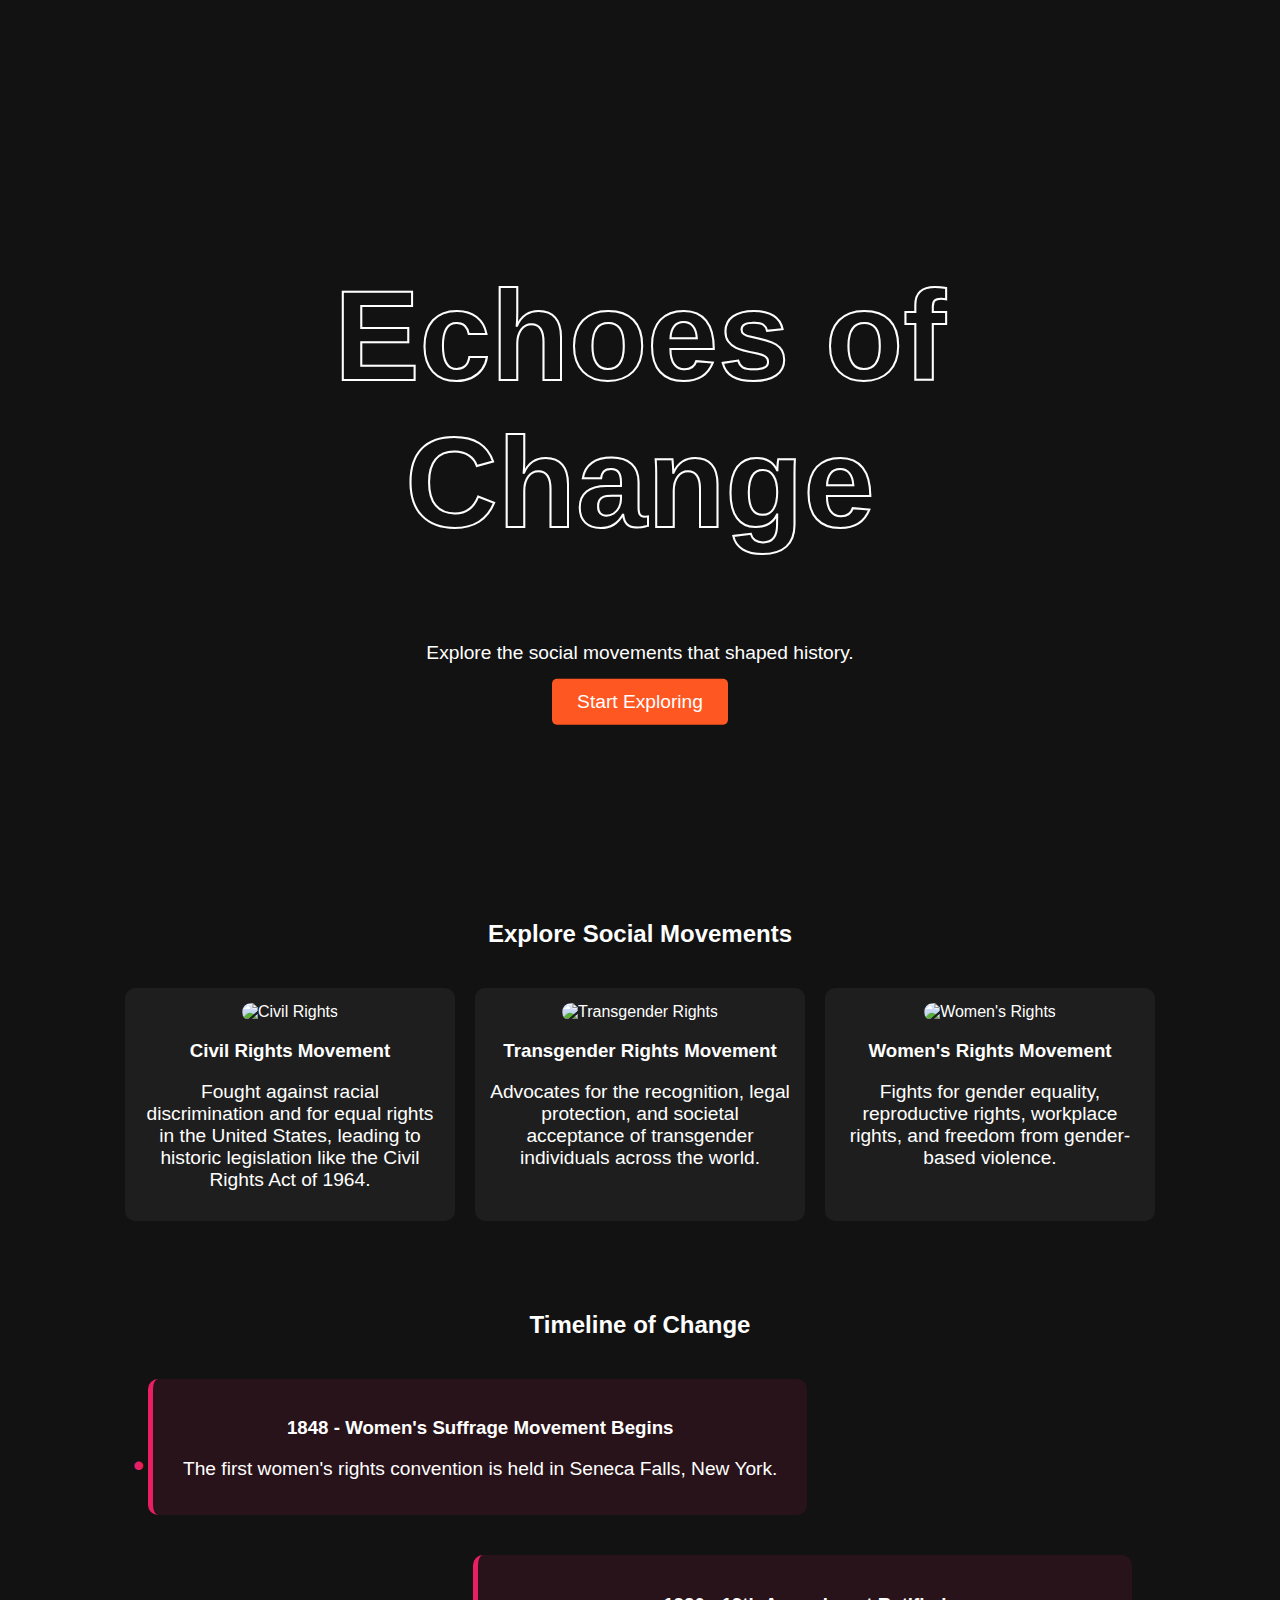
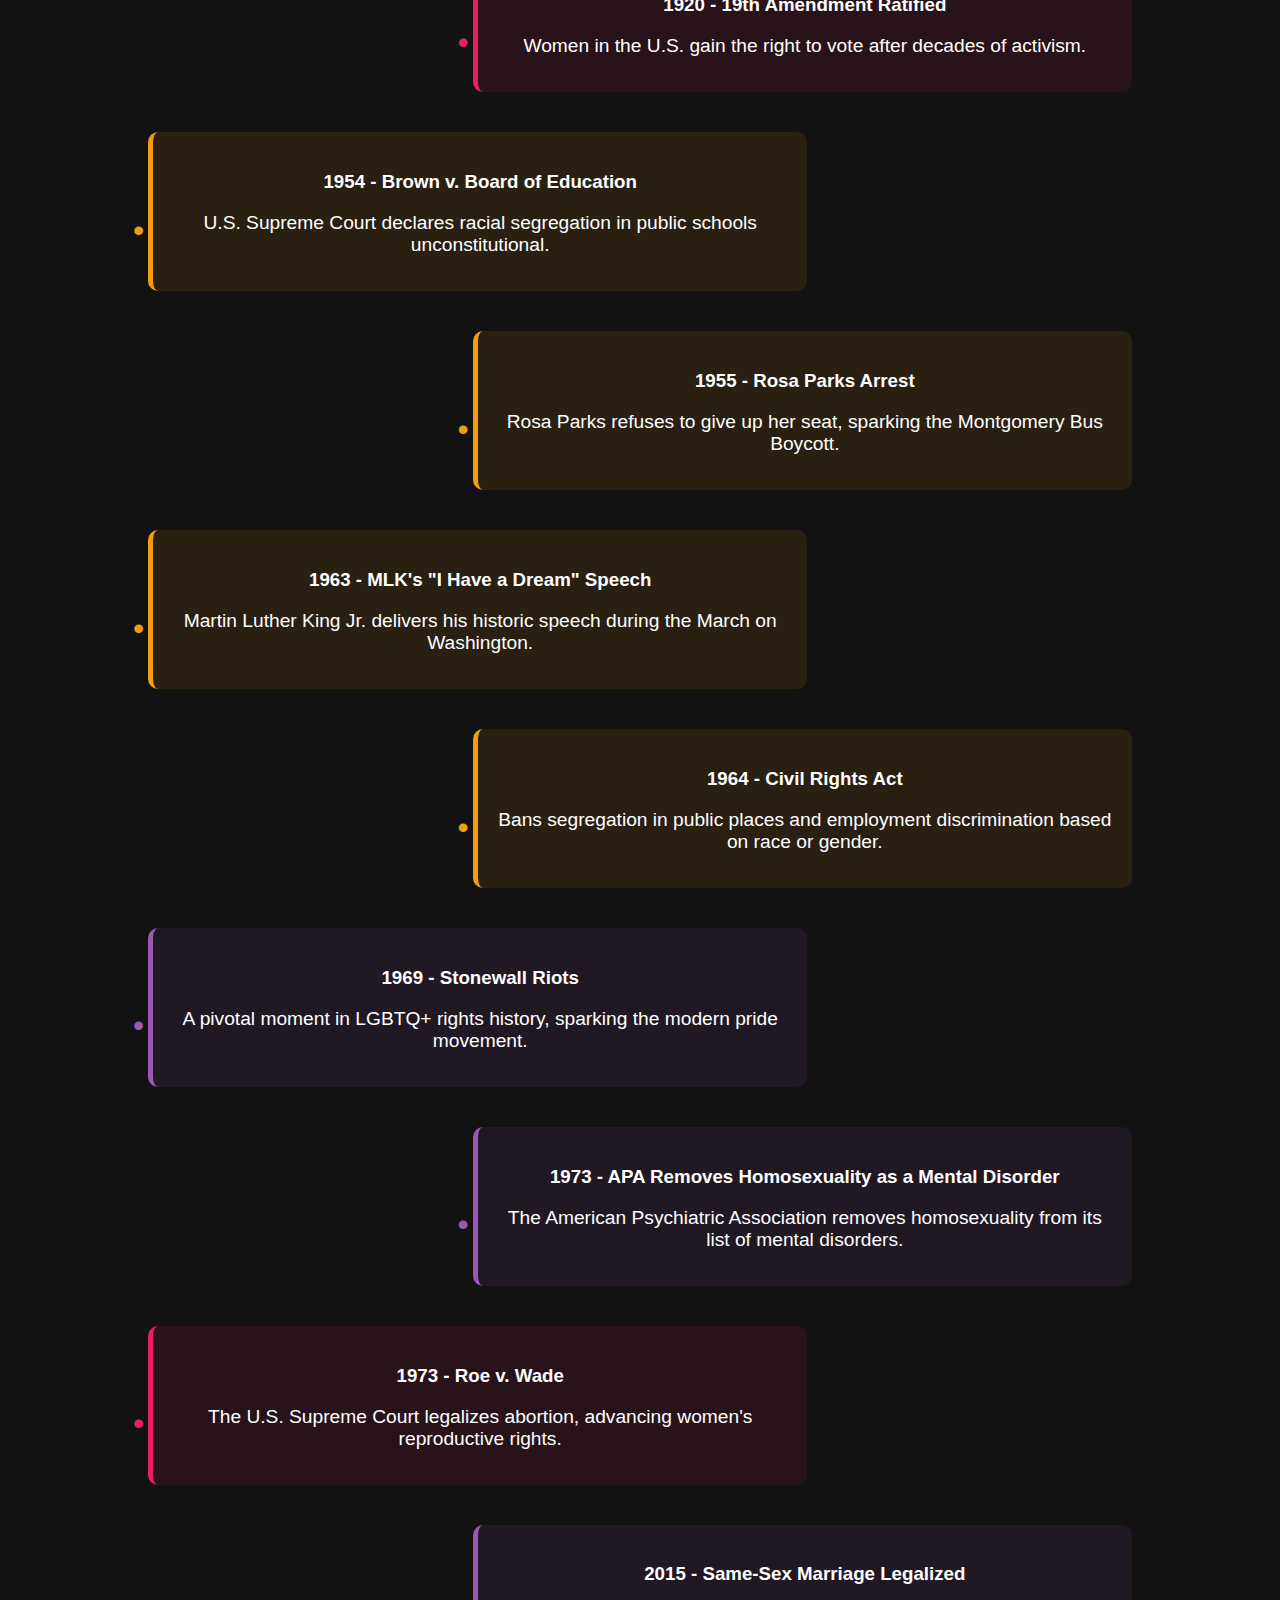
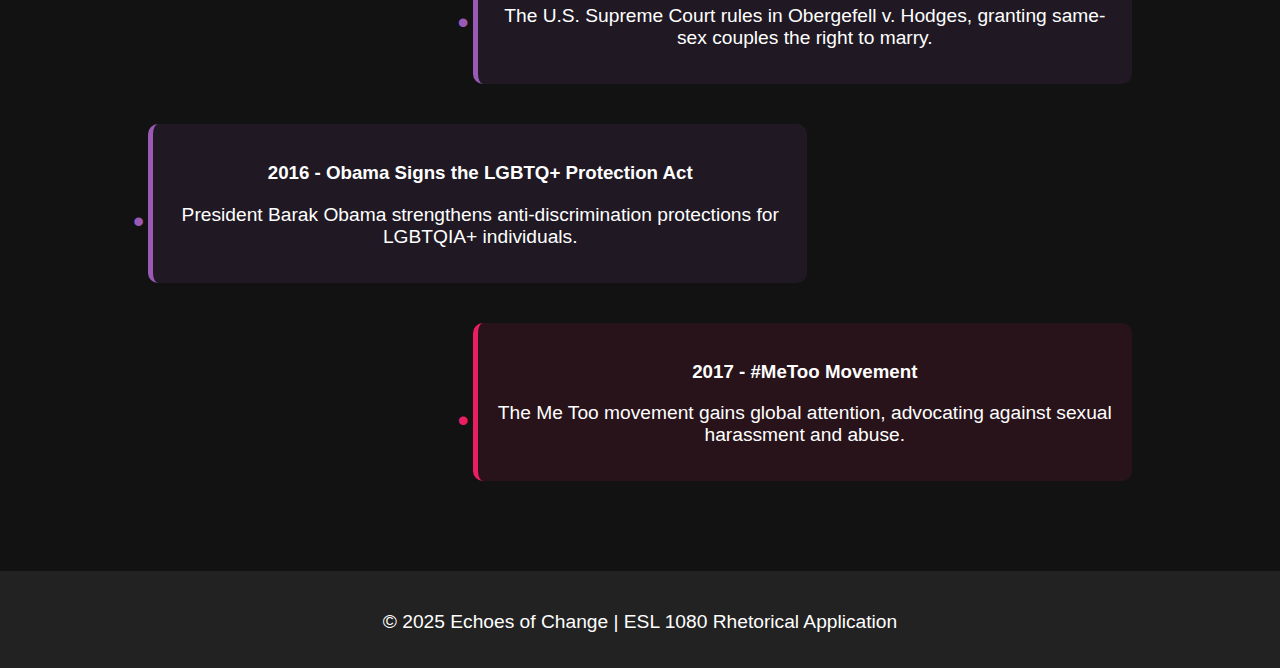
==== index.html @ c66697d9 "first commit" ====
<!DOCTYPE html>
<html lang="en">
<head>
    <meta charset="UTF-8">
    <meta name="viewport" content="width=device-width, initial-scale=1.0">
    <title>Echoes of Change</title>
    <link rel="stylesheet" href="styles.css">
    <script defer src="script.js"></script>
</head>
<body>

    <!-- Hero Section with Video Background -->
    <header class="hero">
        <video autoplay loop muted playsinline class="background-video">
            <source src="videos/hero-video.mp4" type="video/mp4">
            Your browser does not support the video tag.
        </video>
        <div class="hero-text">
            <h1>Echoes of Change</h1>
            <p>Explore the social movements that shaped history.</p>
            <button onclick="scrollToSection('movements')">Start Exploring</button>
        </div>
    </header>

    <!-- Movements Section -->
    <section id="movements">
        <h2>Explore Social Movements</h2>
        <div class="movement-list">
            <a href="movements/civil-rights.html" class="movement-card">
                <img src="images/civil-rights.jpg" alt="Civil Rights">
                <h3>Civil Rights Movement</h3>
                <p>Fought against racial discrimination and for equal rights in the United States, leading to historic legislation like the Civil Rights Act of 1964.</p>
            </a>
            <a href="movements/trans-rights.html" class="movement-card">
                <img src="images/trans-rights.jpg" alt="Transgender Rights">
                <h3>Transgender Rights Movement</h3>
                <p>Advocates for the recognition, legal protection, and societal acceptance of transgender individuals across the world.</p>
            </a>
            <a href="movements/womens-rights.html" class="movement-card">
                <img src="images/womens-rights.jpg" alt="Women's Rights">
                <h3>Women's Rights Movement</h3>
                <p>Fights for gender equality, reproductive rights, workplace rights, and freedom from gender-based violence.</p>
            </a>
        </div>
    </section>

    <!-- Interactive Timeline -->
<section id="timeline">
    <h2>Timeline of Change</h2>
    <div class="timeline-container">
        
        <div class="timeline-item left womens-rights">
            <div class="content">
                <h3>1848 - Women's Suffrage Movement Begins</h3>
                <p>The first women's rights convention is held in Seneca Falls, New York.</p>
            </div>
        </div>
        <div class="timeline-item right womens-rights">
            <div class="content">
                <h3>1920 - 19th Amendment Ratified</h3>
                <p>Women in the U.S. gain the right to vote after decades of activism.</p>
            </div>
        </div>
        <div class="timeline-item left civil-rights">
            <div class="content">
                <h3>1954 - Brown v. Board of Education</h3>
                <p>U.S. Supreme Court declares racial segregation in public schools unconstitutional.</p>
            </div>
        </div>
        <div class="timeline-item right civil-rights">
            <div class="content">
                <h3>1955 - Rosa Parks Arrest</h3>
                <p>Rosa Parks refuses to give up her seat, sparking the Montgomery Bus Boycott.</p>
            </div>
        </div>
        <div class="timeline-item left civil-rights">
            <div class="content">
                <h3>1963 - MLK's "I Have a Dream" Speech</h3>
                <p>Martin Luther King Jr. delivers his historic speech during the March on Washington.</p>
            </div>
        </div>
        <div class="timeline-item right civil-rights">
            <div class="content">
                <h3>1964 - Civil Rights Act</h3>
                <p>Bans segregation in public places and employment discrimination based on race or gender.</p>
            </div>
        </div>
        <div class="timeline-item left lgbtq-rights">
            <div class="content">
                <h3>1969 - Stonewall Riots</h3>
                <p>A pivotal moment in LGBTQ+ rights history, sparking the modern pride movement.</p>
            </div>
        </div>
        <div class="timeline-item right lgbtq-rights">
            <div class="content">
                <h3>1973 - APA Removes Homosexuality as a Mental Disorder</h3>
                <p>The American Psychiatric Association removes homosexuality from its list of mental disorders.</p>
            </div>
        </div>
        <div class="timeline-item left womens-rights">
            <div class="content">
                <h3>1973 - Roe v. Wade</h3>
                <p>The U.S. Supreme Court legalizes abortion, advancing women's reproductive rights.</p>
            </div>
        </div>
        <div class="timeline-item right lgbtq-rights">
            <div class="content">
                <h3>2015 - Same-Sex Marriage Legalized</h3>
                <p>The U.S. Supreme Court rules in Obergefell v. Hodges, granting same-sex couples the right to marry.</p>
            </div>
        </div>
        <div class="timeline-item left lgbtq-rights">
            <div class="content">
                <h3>2016 - Obama Signs the LGBTQ+ Protection Act</h3>
                <p>President Barak Obama strengthens anti-discrimination protections for LGBTQIA+ individuals.</p>
            </div>
        </div>
        <div class="timeline-item right womens-rights">
            <div class="content">
                <h3>2017 - #MeToo Movement</h3>
                <p>The Me Too movement gains global attention, advocating against sexual harassment and abuse.</p>
            </div>
        </div>
    </div>
</section>


    <footer>
        <p>© 2025 Echoes of Change | ESL 1080 Rhetorical Application</p>
    </footer>

</body>
</html>
---- styles.css ----
/* Dark Theme Styles */
body {
    font-family: Arial, sans-serif;
    margin: 0;
    padding: 0;
    background: #121212;
    color: #ffffff;
    text-align: center;
}

/* Hero Section with Video */
.hero {
    position: relative;
    height: 100vh;
    overflow: hidden;
}

.background-video {
    position: absolute;
    top: 0;
    left: 0;
    width: 100%;
    height: 100%;
    object-fit: cover;
}

/* Hero Text (No Dark Overlay) */
.hero-text {
    position: absolute;
    top: 50%;
    left: 50%;
    transform: translate(-50%, -50%);
    text-align: center;
    color: white;
}

h1 {
    font-size: 8rem;
    font-weight: bold;
    color: transparent;
    -webkit-text-stroke: 2px white; /* Hollow text effect */
}

p {
    font-size: 1.2rem;
    margin-bottom: 15px;
}

/* Hero Section Civil-Rights */
.hero-section-civil {
    display: flex;
    flex-direction: column;
    justify-content: center;
    align-items: center;
    text-align: center;
    height: 100vh;
    background-size: cover;
    background-position: center;
    position: relative;
}

.hero-section-civil h1 {
    font-size: 6rem;
    font-weight: bold;
    color: transparent;
    -webkit-text-stroke: 3px rgb(226, 28, 28);
}

.hero-section-civil p {
    font-size: 2rem;
    margin-top: 10px;
    font-weight: bold;
    color: #e70c0c;
    opacity: 0.8;
}

/* Hero Section Trans-Rights */
.hero-section-trans {
    display: flex;
    flex-direction: column;
    justify-content: center;
    align-items: center;
    text-align: center;
    height: 100vh;
    background-size: cover;
    background-position: center;
    position: relative;
}

.hero-section-trans h1 {
    font-size: 6rem;
    font-weight: bold;
    color: transparent;
    -webkit-text-stroke: 3px rgb(12, 65, 238);
}

.hero-section-trans p {
    font-size: 2rem;
    margin-top: 10px;
    font-weight: bold;
    color: #073dee;
    opacity: 0.8;
}

/* Hero Section Womens-Rights */
.hero-section-women {
    display: flex;
    flex-direction: column;
    justify-content: center;
    align-items: center;
    text-align: center;
    height: 100vh;
    background-size: cover;
    background-position: center;
    position: relative;
}

.hero-section-women h1 {
    font-size: 6rem;
    font-weight: bold;
    color: transparent;
    -webkit-text-stroke: 3px rgb(247, 9, 235);
}

.hero-section-women p {
    font-size: 2rem;
    margin-top: 10px;
    font-weight: bold;
    color: #f50ace;
    opacity: 0.8;
}

/* Famous Leaders Section */
.leaders {
    display: flex;
    justify-content: space-between;
    gap: 20px;
}

.leader {
    background: #222;
    text-align: center;
    padding: 20px;
    border-radius: 8px;
    flex: 1;
    transition: transform 0.3s ease-in-out;
}

.leader:hover {
    transform: translateY(-5px);
}

.leader img {
    width: 100%;
    max-width: 250px;
    height: 250px;
    object-fit: cover;
    border-radius: 50%;
    margin-bottom: 15px;
}

.leader h3 {
    font-size: 1.5rem;
    margin-bottom: 10px;
}

.leader p {
    font-size: 1rem;
    opacity: 0.8;
}

/* Image Gallery */
.image-gallery {
    display: flex;
    gap: 15px;
    justify-content: center;
}

.image-gallery img {
    width: 48%;
    border-radius: 8px;
    transition: transform 0.3s ease-in-out;
}

.image-gallery img:hover {
    transform: scale(1.05);
}

/* Video Embeds */
iframe {
    width: 70%;
    height: 400px;
    border-radius: 8px;
    margin-top: 15px;
}

/* Timeline Section */
#timeline {
    padding: 50px 10%;
}

.timeline-container {
    display: flex;
    flex-direction: column;
    align-items: center;
    position: relative;
}

.timeline-item {
    background: #1e1e1e;
    padding: 20px;
    margin: 20px;
    border-radius: 10px;
    width: 60%;
    position: relative;
    color: white;
    transition: transform 0.3s;
}

.timeline-item:hover {
    transform: scale(1.05);
}

.timeline-item.left {
    align-self: flex-start;
}

.timeline-item.right {
    align-self: flex-end;
}

/* Color-Coded Events */
.civil-rights {
    border-left: 5px solid #f39c12; /*  */
    background: rgba(243, 156, 18, 0.1);
}

.lgbtq-rights {
    border-left: 5px solid #9b59b6; /* Purple */
    background: rgba(155, 89, 182, 0.1);
}

.womens-rights {
    border-left: 5px solid #e91e63; /* Pink */
    background: rgba(233, 30, 99, 0.1);
}

/* Dots for Timeline */
.timeline-item::before {
    content: "•";
    font-size: 2rem;
    position: absolute;
    left: -20px;
    top: 50%;
}

.civil-rights::before {
    color: #f39c12;
}

.lgbtq-rights::before {
    color: #9b59b6;
}

.womens-rights::before {
    color: #e91e63;
}


/* Home Button */
.home-button {
    display: inline-block;
    padding: 12px 20px;
    font-size: 1.2rem;
    background: #ff5722;
    color: white;
    border-radius: 5px;
    text-decoration: none;
    transition: background 0.3s, transform 0.2s;
}

.home-button:hover {
    background: #e64a19;
    transform: scale(1.1);
}

/* Start Exploring Button */
button {
    padding: 12px 25px;
    font-size: 1.2rem;
    background: #ff5722;
    color: white;
    border: none;
    border-radius: 5px;
    cursor: pointer;
    transition: background 0.3s;
}

button:hover {
    background: #e64a19;
}

/* Movement List */
.movement-list {
    display: flex;
    flex-wrap: wrap;
    justify-content: center;
    gap: 20px;
    padding: 20px;
}

.movement-card {
    background: #1e1e1e;
    border-radius: 10px;
    padding: 15px;
    width: 300px;
    text-decoration: none;
    color: white;
    transition: transform 0.3s, box-shadow 0.3s;
}

.movement-card:hover {
    transform: scale(1.05);
    box-shadow: 0px 0px 15px rgba(255, 87, 34, 0.7);
}

.movement-card img {
    width: 100%;
    border-radius: 10px;
}

/* Quiz Section */
#quiz-section {
    background-color: #222;
    padding: 30px;
    margin: 20px auto;
    width: 80%;
    max-width: 700px;
    border-radius: 8px;
    box-shadow: 0px 0px 15px rgba(255, 255, 255, 0.2);
}

/* Question Styling */
.question {
    margin: 15px 0;
    padding: 10px;
    background-color: #333;
    border-radius: 6px;
    text-align: left;
    padding-left: 15px;
}

/* Footer */
footer {
    background: #222;
    padding: 20px;
    margin-top: 20px;
}
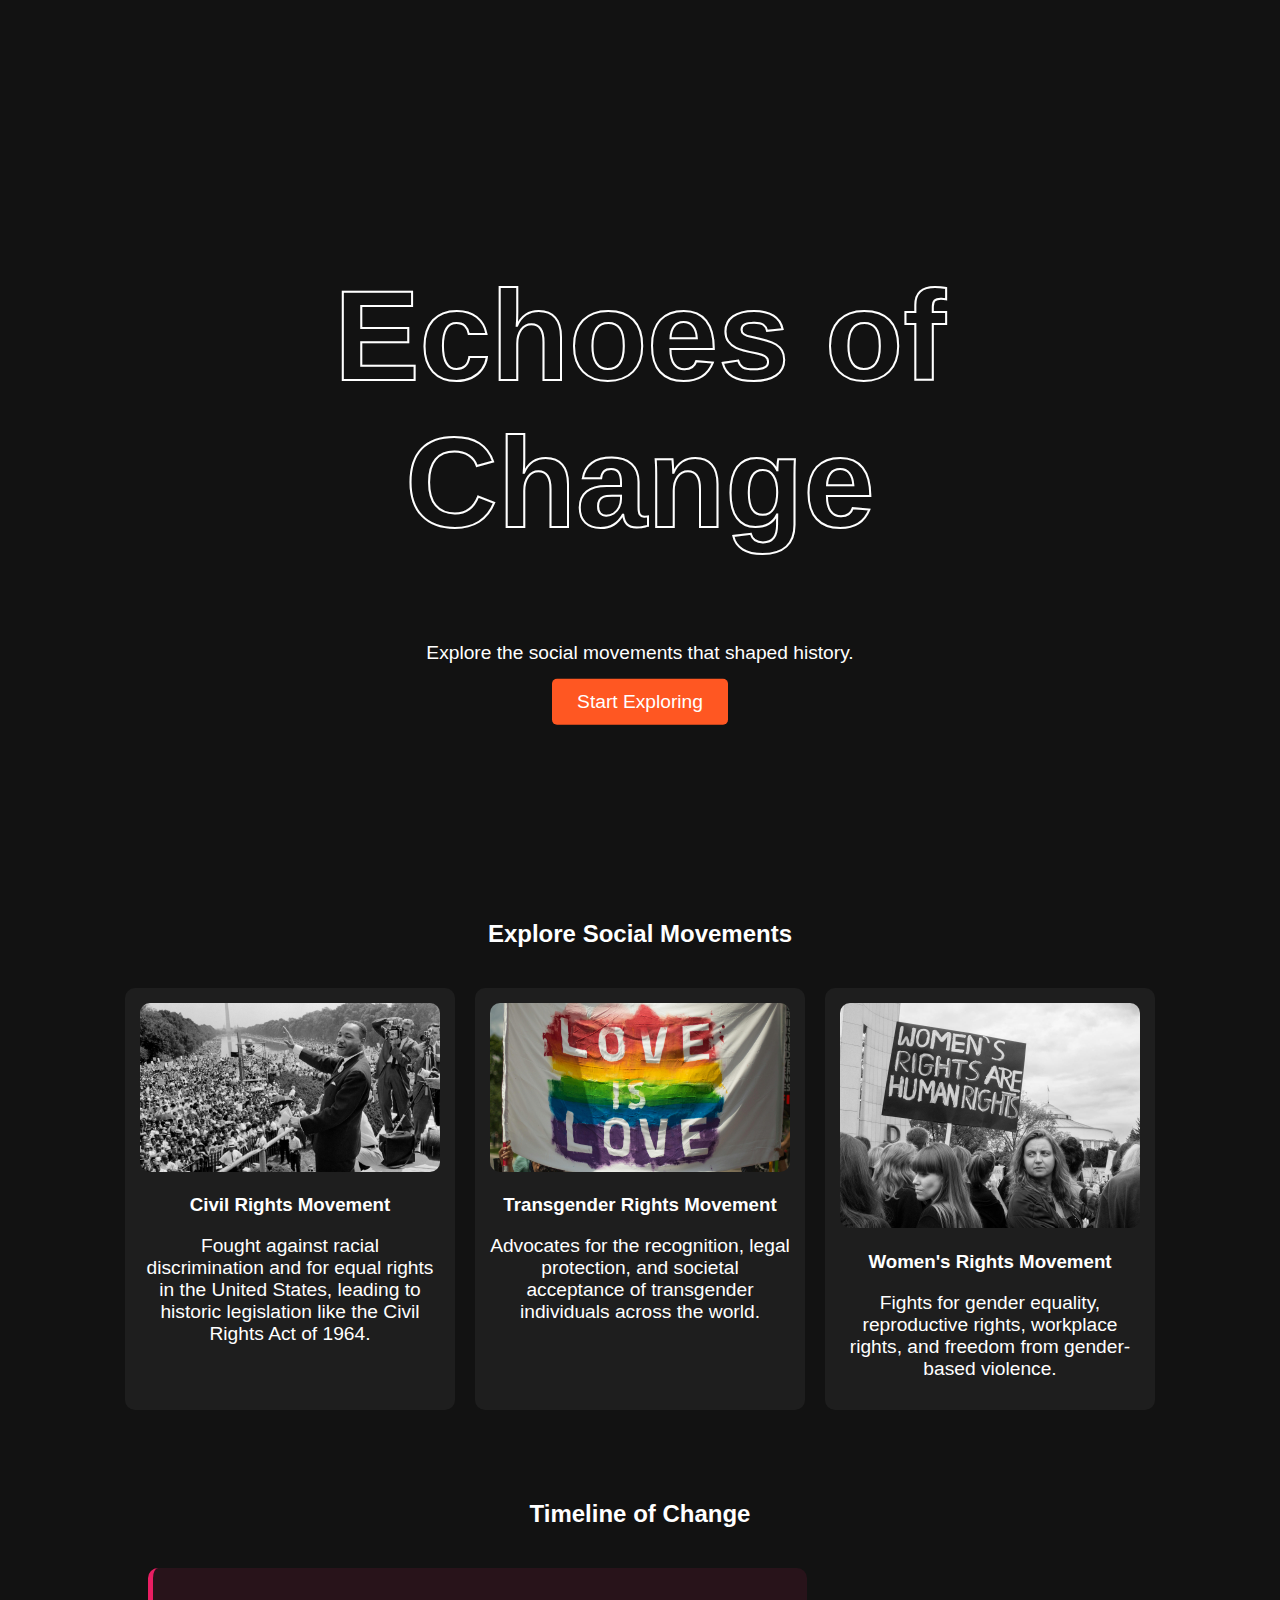
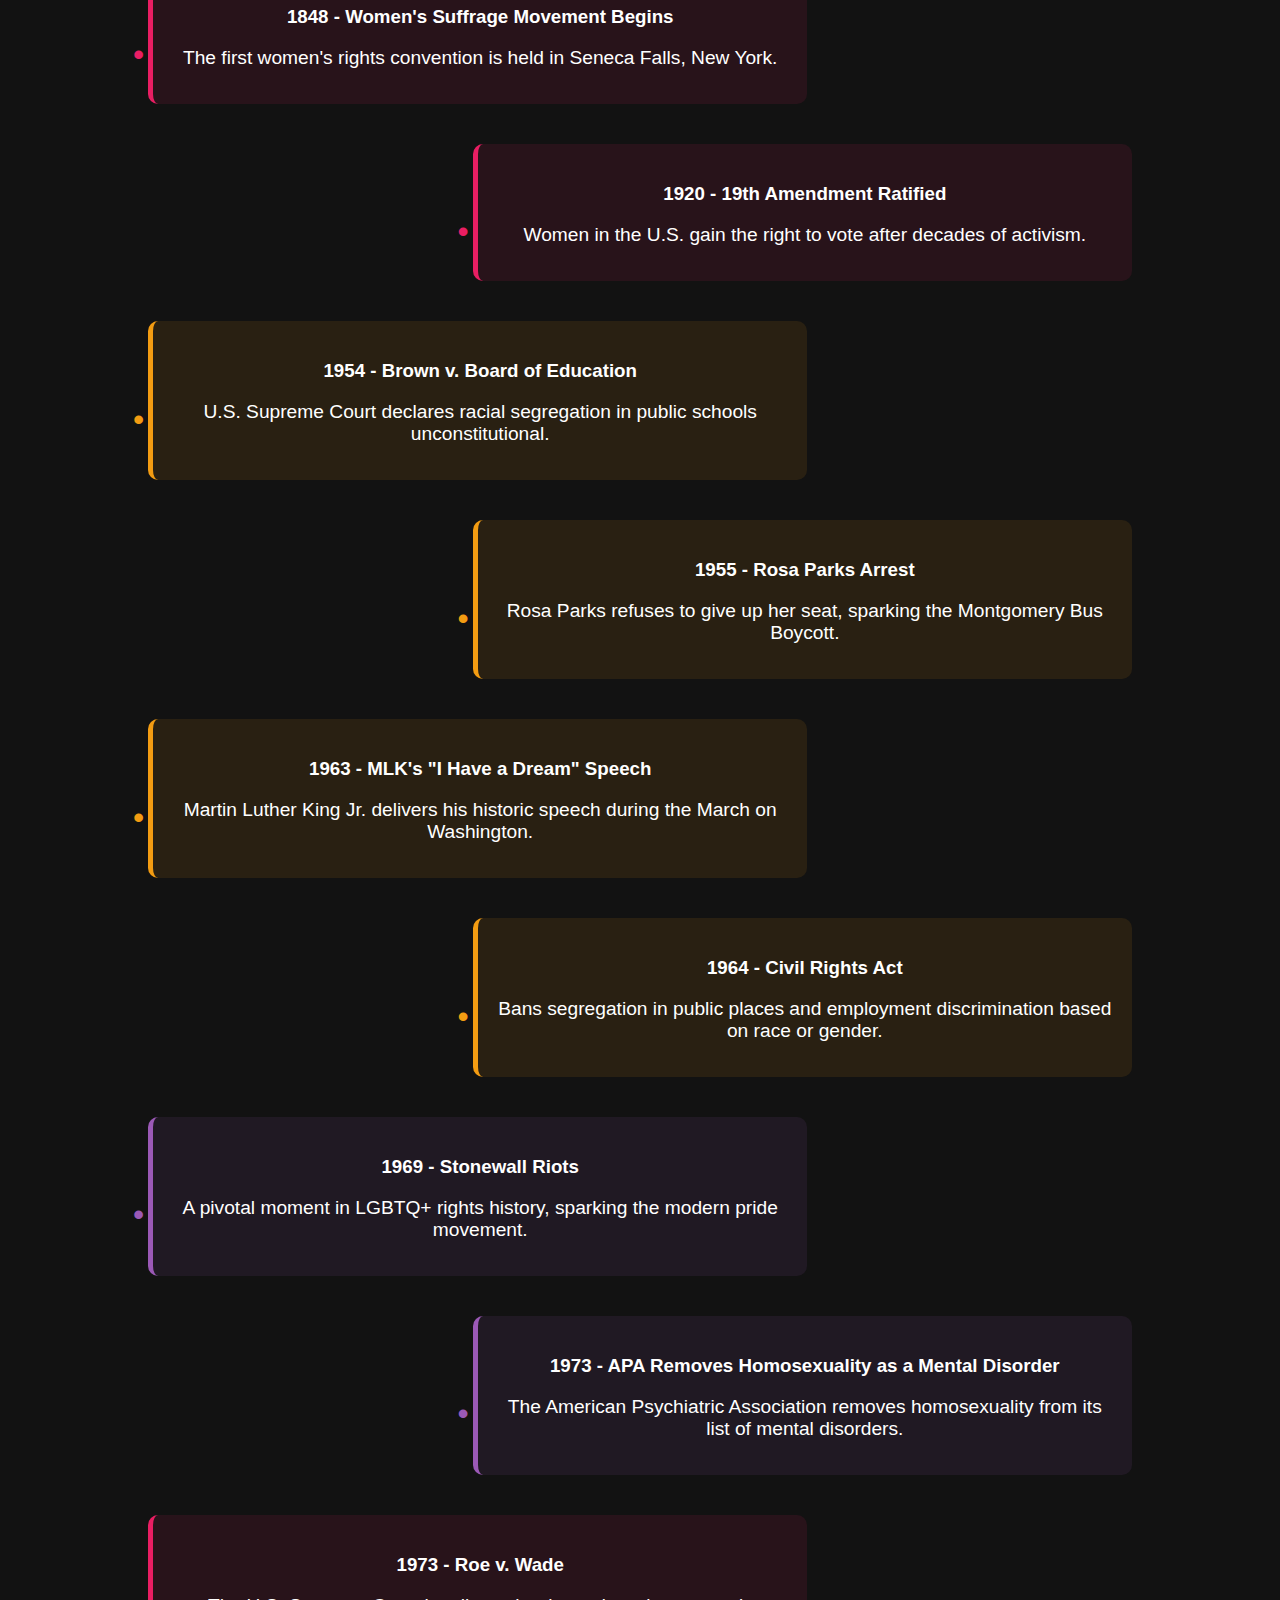
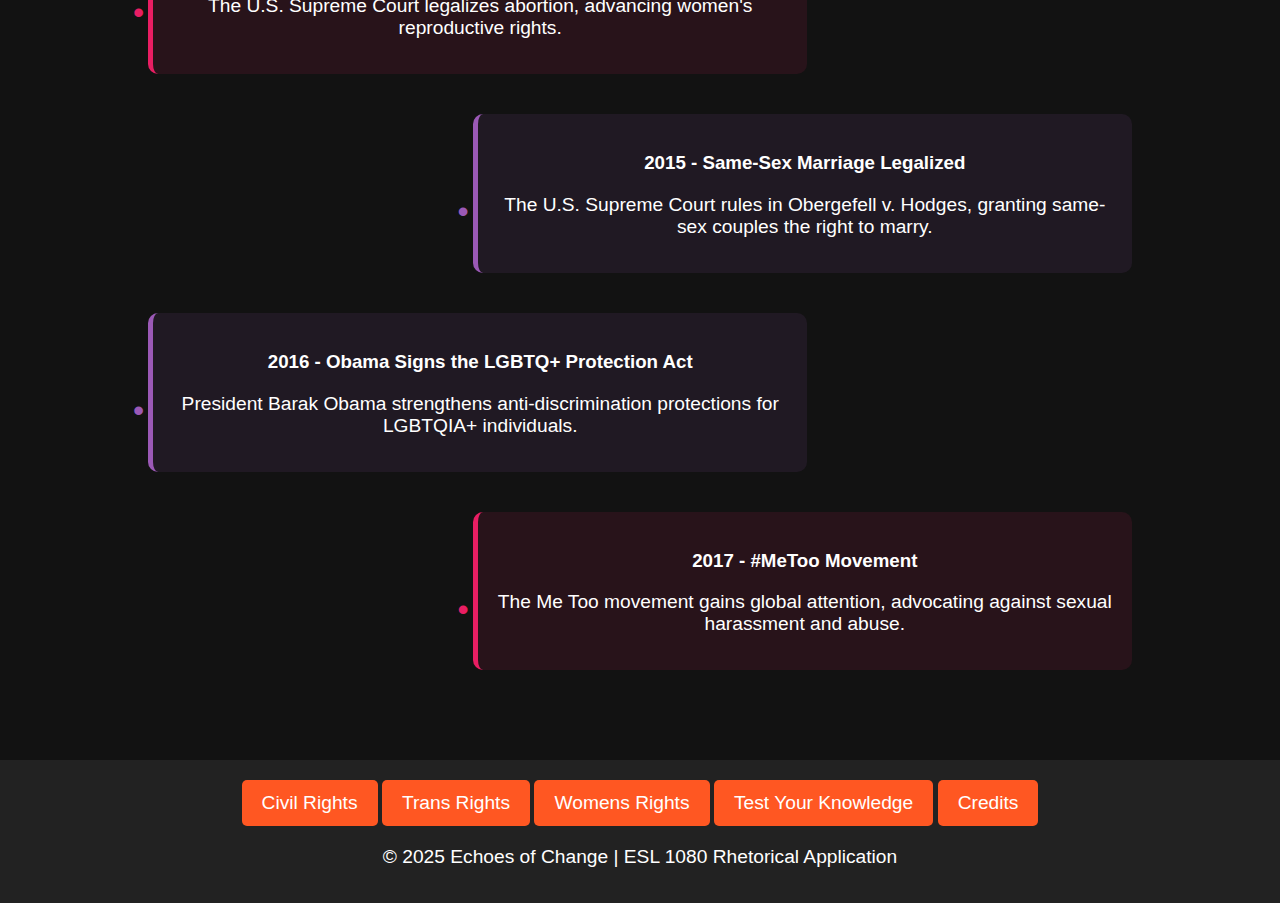
==== commit 2da31c6d: "Update_All" ====
--- a/index.html
+++ b/index.html
@@ -1,133 +1,138 @@
-<!DOCTYPE html>
-<html lang="en">
-<head>
-    <meta charset="UTF-8">
-    <meta name="viewport" content="width=device-width, initial-scale=1.0">
-    <title>Echoes of Change</title>
-    <link rel="stylesheet" href="styles.css">
-    <script defer src="script.js"></script>
-</head>
-<body>
-
-    <!-- Hero Section with Video Background -->
-    <header class="hero">
-        <video autoplay loop muted playsinline class="background-video">
-            <source src="videos/hero-video.mp4" type="video/mp4">
-            Your browser does not support the video tag.
-        </video>
-        <div class="hero-text">
-            <h1>Echoes of Change</h1>
-            <p>Explore the social movements that shaped history.</p>
-            <button onclick="scrollToSection('movements')">Start Exploring</button>
-        </div>
-    </header>
-
-    <!-- Movements Section -->
-    <section id="movements">
-        <h2>Explore Social Movements</h2>
-        <div class="movement-list">
-            <a href="movements/civil-rights.html" class="movement-card">
-                <img src="images/civil-rights.jpg" alt="Civil Rights">
-                <h3>Civil Rights Movement</h3>
-                <p>Fought against racial discrimination and for equal rights in the United States, leading to historic legislation like the Civil Rights Act of 1964.</p>
-            </a>
-            <a href="movements/trans-rights.html" class="movement-card">
-                <img src="images/trans-rights.jpg" alt="Transgender Rights">
-                <h3>Transgender Rights Movement</h3>
-                <p>Advocates for the recognition, legal protection, and societal acceptance of transgender individuals across the world.</p>
-            </a>
-            <a href="movements/womens-rights.html" class="movement-card">
-                <img src="images/womens-rights.jpg" alt="Women's Rights">
-                <h3>Women's Rights Movement</h3>
-                <p>Fights for gender equality, reproductive rights, workplace rights, and freedom from gender-based violence.</p>
-            </a>
-        </div>
-    </section>
-
-    <!-- Interactive Timeline -->
-<section id="timeline">
-    <h2>Timeline of Change</h2>
-    <div class="timeline-container">
-        
-        <div class="timeline-item left womens-rights">
-            <div class="content">
-                <h3>1848 - Women's Suffrage Movement Begins</h3>
-                <p>The first women's rights convention is held in Seneca Falls, New York.</p>
-            </div>
-        </div>
-        <div class="timeline-item right womens-rights">
-            <div class="content">
-                <h3>1920 - 19th Amendment Ratified</h3>
-                <p>Women in the U.S. gain the right to vote after decades of activism.</p>
-            </div>
-        </div>
-        <div class="timeline-item left civil-rights">
-            <div class="content">
-                <h3>1954 - Brown v. Board of Education</h3>
-                <p>U.S. Supreme Court declares racial segregation in public schools unconstitutional.</p>
-            </div>
-        </div>
-        <div class="timeline-item right civil-rights">
-            <div class="content">
-                <h3>1955 - Rosa Parks Arrest</h3>
-                <p>Rosa Parks refuses to give up her seat, sparking the Montgomery Bus Boycott.</p>
-            </div>
-        </div>
-        <div class="timeline-item left civil-rights">
-            <div class="content">
-                <h3>1963 - MLK's "I Have a Dream" Speech</h3>
-                <p>Martin Luther King Jr. delivers his historic speech during the March on Washington.</p>
-            </div>
-        </div>
-        <div class="timeline-item right civil-rights">
-            <div class="content">
-                <h3>1964 - Civil Rights Act</h3>
-                <p>Bans segregation in public places and employment discrimination based on race or gender.</p>
-            </div>
-        </div>
-        <div class="timeline-item left lgbtq-rights">
-            <div class="content">
-                <h3>1969 - Stonewall Riots</h3>
-                <p>A pivotal moment in LGBTQ+ rights history, sparking the modern pride movement.</p>
-            </div>
-        </div>
-        <div class="timeline-item right lgbtq-rights">
-            <div class="content">
-                <h3>1973 - APA Removes Homosexuality as a Mental Disorder</h3>
-                <p>The American Psychiatric Association removes homosexuality from its list of mental disorders.</p>
-            </div>
-        </div>
-        <div class="timeline-item left womens-rights">
-            <div class="content">
-                <h3>1973 - Roe v. Wade</h3>
-                <p>The U.S. Supreme Court legalizes abortion, advancing women's reproductive rights.</p>
-            </div>
-        </div>
-        <div class="timeline-item right lgbtq-rights">
-            <div class="content">
-                <h3>2015 - Same-Sex Marriage Legalized</h3>
-                <p>The U.S. Supreme Court rules in Obergefell v. Hodges, granting same-sex couples the right to marry.</p>
-            </div>
-        </div>
-        <div class="timeline-item left lgbtq-rights">
-            <div class="content">
-                <h3>2016 - Obama Signs the LGBTQ+ Protection Act</h3>
-                <p>President Barak Obama strengthens anti-discrimination protections for LGBTQIA+ individuals.</p>
-            </div>
-        </div>
-        <div class="timeline-item right womens-rights">
-            <div class="content">
-                <h3>2017 - #MeToo Movement</h3>
-                <p>The Me Too movement gains global attention, advocating against sexual harassment and abuse.</p>
-            </div>
-        </div>
-    </div>
-</section>
-
-
-    <footer>
-        <p>© 2025 Echoes of Change | ESL 1080 Rhetorical Application</p>
-    </footer>
-
-</body>
-</html>
+<!DOCTYPE html>
+<html lang="en">
+<head>
+    <meta charset="UTF-8">
+    <meta name="viewport" content="width=device-width, initial-scale=1.0">
+    <title>Echoes of Change</title>
+    <link rel="stylesheet" href="styles.css">
+    <script defer src="script.js"></script>
+</head>
+<body>
+
+    <!-- Hero Section with Video Background -->
+    <header class="hero">
+        <video autoplay loop muted playsinline class="background-video">
+            <source src="videos/hero-video.mp4" type="video/mp4">
+            Your browser does not support the video tag.
+        </video>
+        <div class="hero-text">
+            <h1>Echoes of Change</h1>
+            <p>Explore the social movements that shaped history.</p>
+            <button onclick="scrollToSection('movements')">Start Exploring</button>
+        </div>
+    </header>
+
+    <!-- Movements Section -->
+    <section id="movements">
+        <h2>Explore Social Movements</h2>
+        <div class="movement-list">
+            <a href="movements/civil-rights.html" class="movement-card">
+                <img src="images/civil-rights.jpg" alt="Civil Rights">
+                <h3>Civil Rights Movement</h3>
+                <p>Fought against racial discrimination and for equal rights in the United States, leading to historic legislation like the Civil Rights Act of 1964.</p>
+            </a>
+            <a href="movements/trans-rights.html" class="movement-card">
+                <img src="images/trans-rights.jpg" alt="Transgender Rights">
+                <h3>Transgender Rights Movement</h3>
+                <p>Advocates for the recognition, legal protection, and societal acceptance of transgender individuals across the world.</p>
+            </a>
+            <a href="movements/womens-rights.html" class="movement-card">
+                <img src="images/womens-rights.jpg" alt="Women's Rights">
+                <h3>Women's Rights Movement</h3>
+                <p>Fights for gender equality, reproductive rights, workplace rights, and freedom from gender-based violence.</p>
+            </a>
+        </div>
+    </section>
+
+    <!-- Interactive Timeline -->
+<section id="timeline">
+    <h2>Timeline of Change</h2>
+    <div class="timeline-container">
+        
+        <div class="timeline-item left womens-rights">
+            <div class="content">
+                <h3>1848 - Women's Suffrage Movement Begins</h3>
+                <p>The first women's rights convention is held in Seneca Falls, New York.</p>
+            </div>
+        </div>
+        <div class="timeline-item right womens-rights">
+            <div class="content">
+                <h3>1920 - 19th Amendment Ratified</h3>
+                <p>Women in the U.S. gain the right to vote after decades of activism.</p>
+            </div>
+        </div>
+        <div class="timeline-item left civil-rights">
+            <div class="content">
+                <h3>1954 - Brown v. Board of Education</h3>
+                <p>U.S. Supreme Court declares racial segregation in public schools unconstitutional.</p>
+            </div>
+        </div>
+        <div class="timeline-item right civil-rights">
+            <div class="content">
+                <h3>1955 - Rosa Parks Arrest</h3>
+                <p>Rosa Parks refuses to give up her seat, sparking the Montgomery Bus Boycott.</p>
+            </div>
+        </div>
+        <div class="timeline-item left civil-rights">
+            <div class="content">
+                <h3>1963 - MLK's "I Have a Dream" Speech</h3>
+                <p>Martin Luther King Jr. delivers his historic speech during the March on Washington.</p>
+            </div>
+        </div>
+        <div class="timeline-item right civil-rights">
+            <div class="content">
+                <h3>1964 - Civil Rights Act</h3>
+                <p>Bans segregation in public places and employment discrimination based on race or gender.</p>
+            </div>
+        </div>
+        <div class="timeline-item left lgbtq-rights">
+            <div class="content">
+                <h3>1969 - Stonewall Riots</h3>
+                <p>A pivotal moment in LGBTQ+ rights history, sparking the modern pride movement.</p>
+            </div>
+        </div>
+        <div class="timeline-item right lgbtq-rights">
+            <div class="content">
+                <h3>1973 - APA Removes Homosexuality as a Mental Disorder</h3>
+                <p>The American Psychiatric Association removes homosexuality from its list of mental disorders.</p>
+            </div>
+        </div>
+        <div class="timeline-item left womens-rights">
+            <div class="content">
+                <h3>1973 - Roe v. Wade</h3>
+                <p>The U.S. Supreme Court legalizes abortion, advancing women's reproductive rights.</p>
+            </div>
+        </div>
+        <div class="timeline-item right lgbtq-rights">
+            <div class="content">
+                <h3>2015 - Same-Sex Marriage Legalized</h3>
+                <p>The U.S. Supreme Court rules in Obergefell v. Hodges, granting same-sex couples the right to marry.</p>
+            </div>
+        </div>
+        <div class="timeline-item left lgbtq-rights">
+            <div class="content">
+                <h3>2016 - Obama Signs the LGBTQ+ Protection Act</h3>
+                <p>President Barak Obama strengthens anti-discrimination protections for LGBTQIA+ individuals.</p>
+            </div>
+        </div>
+        <div class="timeline-item right womens-rights">
+            <div class="content">
+                <h3>2017 - #MeToo Movement</h3>
+                <p>The Me Too movement gains global attention, advocating against sexual harassment and abuse.</p>
+            </div>
+        </div>
+    </div>
+</section>
+
+
+    <footer>
+        <a href="./movements/civil-rights.html" class="home-button">Civil Rights</a>
+        <a href="./movements/trans-rights.html" class="home-button">Trans Rights</a>
+        <a href="./movements/womens-rights.html" class="home-button">Womens Rights</a>
+        <a href="./quiz.html" class="home-button">Test Your Knowledge</a>
+        <a href="./credits.html" class="home-button">Credits</a><br>
+        <p>© 2025 Echoes of Change | ESL 1080 Rhetorical Application</p>
+    </footer>
+
+</body>
+</html>
--- a/styles.css
+++ b/styles.css
@@ -1,358 +1,406 @@
-/* Dark Theme Styles */
-body {
-    font-family: Arial, sans-serif;
-    margin: 0;
-    padding: 0;
-    background: #121212;
-    color: #ffffff;
-    text-align: center;
-}
-
-/* Hero Section with Video */
-.hero {
-    position: relative;
-    height: 100vh;
-    overflow: hidden;
-}
-
-.background-video {
-    position: absolute;
-    top: 0;
-    left: 0;
-    width: 100%;
-    height: 100%;
-    object-fit: cover;
-}
-
-/* Hero Text (No Dark Overlay) */
-.hero-text {
-    position: absolute;
-    top: 50%;
-    left: 50%;
-    transform: translate(-50%, -50%);
-    text-align: center;
-    color: white;
-}
-
-h1 {
-    font-size: 8rem;
-    font-weight: bold;
-    color: transparent;
-    -webkit-text-stroke: 2px white; /* Hollow text effect */
-}
-
-p {
-    font-size: 1.2rem;
-    margin-bottom: 15px;
-}
-
-/* Hero Section Civil-Rights */
-.hero-section-civil {
-    display: flex;
-    flex-direction: column;
-    justify-content: center;
-    align-items: center;
-    text-align: center;
-    height: 100vh;
-    background-size: cover;
-    background-position: center;
-    position: relative;
-}
-
-.hero-section-civil h1 {
-    font-size: 6rem;
-    font-weight: bold;
-    color: transparent;
-    -webkit-text-stroke: 3px rgb(226, 28, 28);
-}
-
-.hero-section-civil p {
-    font-size: 2rem;
-    margin-top: 10px;
-    font-weight: bold;
-    color: #e70c0c;
-    opacity: 0.8;
-}
-
-/* Hero Section Trans-Rights */
-.hero-section-trans {
-    display: flex;
-    flex-direction: column;
-    justify-content: center;
-    align-items: center;
-    text-align: center;
-    height: 100vh;
-    background-size: cover;
-    background-position: center;
-    position: relative;
-}
-
-.hero-section-trans h1 {
-    font-size: 6rem;
-    font-weight: bold;
-    color: transparent;
-    -webkit-text-stroke: 3px rgb(12, 65, 238);
-}
-
-.hero-section-trans p {
-    font-size: 2rem;
-    margin-top: 10px;
-    font-weight: bold;
-    color: #073dee;
-    opacity: 0.8;
-}
-
-/* Hero Section Womens-Rights */
-.hero-section-women {
-    display: flex;
-    flex-direction: column;
-    justify-content: center;
-    align-items: center;
-    text-align: center;
-    height: 100vh;
-    background-size: cover;
-    background-position: center;
-    position: relative;
-}
-
-.hero-section-women h1 {
-    font-size: 6rem;
-    font-weight: bold;
-    color: transparent;
-    -webkit-text-stroke: 3px rgb(247, 9, 235);
-}
-
-.hero-section-women p {
-    font-size: 2rem;
-    margin-top: 10px;
-    font-weight: bold;
-    color: #f50ace;
-    opacity: 0.8;
-}
-
-/* Famous Leaders Section */
-.leaders {
-    display: flex;
-    justify-content: space-between;
-    gap: 20px;
-}
-
-.leader {
-    background: #222;
-    text-align: center;
-    padding: 20px;
-    border-radius: 8px;
-    flex: 1;
-    transition: transform 0.3s ease-in-out;
-}
-
-.leader:hover {
-    transform: translateY(-5px);
-}
-
-.leader img {
-    width: 100%;
-    max-width: 250px;
-    height: 250px;
-    object-fit: cover;
-    border-radius: 50%;
-    margin-bottom: 15px;
-}
-
-.leader h3 {
-    font-size: 1.5rem;
-    margin-bottom: 10px;
-}
-
-.leader p {
-    font-size: 1rem;
-    opacity: 0.8;
-}
-
-/* Image Gallery */
-.image-gallery {
-    display: flex;
-    gap: 15px;
-    justify-content: center;
-}
-
-.image-gallery img {
-    width: 48%;
-    border-radius: 8px;
-    transition: transform 0.3s ease-in-out;
-}
-
-.image-gallery img:hover {
-    transform: scale(1.05);
-}
-
-/* Video Embeds */
-iframe {
-    width: 70%;
-    height: 400px;
-    border-radius: 8px;
-    margin-top: 15px;
-}
-
-/* Timeline Section */
-#timeline {
-    padding: 50px 10%;
-}
-
-.timeline-container {
-    display: flex;
-    flex-direction: column;
-    align-items: center;
-    position: relative;
-}
-
-.timeline-item {
-    background: #1e1e1e;
-    padding: 20px;
-    margin: 20px;
-    border-radius: 10px;
-    width: 60%;
-    position: relative;
-    color: white;
-    transition: transform 0.3s;
-}
-
-.timeline-item:hover {
-    transform: scale(1.05);
-}
-
-.timeline-item.left {
-    align-self: flex-start;
-}
-
-.timeline-item.right {
-    align-self: flex-end;
-}
-
-/* Color-Coded Events */
-.civil-rights {
-    border-left: 5px solid #f39c12; /*  */
-    background: rgba(243, 156, 18, 0.1);
-}
-
-.lgbtq-rights {
-    border-left: 5px solid #9b59b6; /* Purple */
-    background: rgba(155, 89, 182, 0.1);
-}
-
-.womens-rights {
-    border-left: 5px solid #e91e63; /* Pink */
-    background: rgba(233, 30, 99, 0.1);
-}
-
-/* Dots for Timeline */
-.timeline-item::before {
-    content: "•";
-    font-size: 2rem;
-    position: absolute;
-    left: -20px;
-    top: 50%;
-}
-
-.civil-rights::before {
-    color: #f39c12;
-}
-
-.lgbtq-rights::before {
-    color: #9b59b6;
-}
-
-.womens-rights::before {
-    color: #e91e63;
-}
-
-
-/* Home Button */
-.home-button {
-    display: inline-block;
-    padding: 12px 20px;
-    font-size: 1.2rem;
-    background: #ff5722;
-    color: white;
-    border-radius: 5px;
-    text-decoration: none;
-    transition: background 0.3s, transform 0.2s;
-}
-
-.home-button:hover {
-    background: #e64a19;
-    transform: scale(1.1);
-}
-
-/* Start Exploring Button */
-button {
-    padding: 12px 25px;
-    font-size: 1.2rem;
-    background: #ff5722;
-    color: white;
-    border: none;
-    border-radius: 5px;
-    cursor: pointer;
-    transition: background 0.3s;
-}
-
-button:hover {
-    background: #e64a19;
-}
-
-/* Movement List */
-.movement-list {
-    display: flex;
-    flex-wrap: wrap;
-    justify-content: center;
-    gap: 20px;
-    padding: 20px;
-}
-
-.movement-card {
-    background: #1e1e1e;
-    border-radius: 10px;
-    padding: 15px;
-    width: 300px;
-    text-decoration: none;
-    color: white;
-    transition: transform 0.3s, box-shadow 0.3s;
-}
-
-.movement-card:hover {
-    transform: scale(1.05);
-    box-shadow: 0px 0px 15px rgba(255, 87, 34, 0.7);
-}
-
-.movement-card img {
-    width: 100%;
-    border-radius: 10px;
-}
-
-/* Quiz Section */
-#quiz-section {
-    background-color: #222;
-    padding: 30px;
-    margin: 20px auto;
-    width: 80%;
-    max-width: 700px;
-    border-radius: 8px;
-    box-shadow: 0px 0px 15px rgba(255, 255, 255, 0.2);
-}
-
-/* Question Styling */
-.question {
-    margin: 15px 0;
-    padding: 10px;
-    background-color: #333;
-    border-radius: 6px;
-    text-align: left;
-    padding-left: 15px;
-}
-
-/* Footer */
-footer {
-    background: #222;
-    padding: 20px;
-    margin-top: 20px;
-}
+/* Dark Theme Styles */
+body {
+    font-family: Arial, sans-serif;
+    margin: 0;
+    padding: 0;
+    background: #121212;
+    color: #ffffff;
+    text-align: center;
+}
+
+/* Hero Section with Video */
+.hero {
+    position: relative;
+    height: 100vh;
+    overflow: hidden;
+}
+
+.background-video {
+    position: absolute;
+    top: 0;
+    left: 0;
+    width: 100%;
+    height: 100%;
+    object-fit: cover;
+}
+
+/* Hero Text (No Dark Overlay) */
+.hero-text {
+    position: absolute;
+    top: 50%;
+    left: 50%;
+    transform: translate(-50%, -50%);
+    text-align: center;
+    color: white;
+}
+
+h1 {
+    font-size: 8rem;
+    font-weight: bold;
+    color: transparent;
+    -webkit-text-stroke: 2px white; /* Hollow text effect */
+}
+
+p {
+    font-size: 1.2rem;
+    margin-bottom: 15px;
+}
+
+/* Hero Section Civil-Rights */
+.hero-section-civil {
+    display: flex;
+    flex-direction: column;
+    justify-content: center;
+    align-items: center;
+    text-align: center;
+    height: 100vh;
+    background-size: cover;
+    background-position: center;
+    position: relative;
+}
+
+.hero-section-civil h1 {
+    font-size: 6rem;
+    font-weight: bold;
+    color: transparent;
+    -webkit-text-stroke: 3px rgb(226, 28, 28);
+}
+
+.hero-section-civil p {
+    font-size: 2rem;
+    margin-top: 10px;
+    font-weight: bold;
+    color: #e70c0c;
+    opacity: 0.8;
+}
+
+/* Hero Section Trans-Rights */
+.hero-section-trans {
+    display: flex;
+    flex-direction: column;
+    justify-content: center;
+    align-items: center;
+    text-align: center;
+    height: 100vh;
+    background-size: cover;
+    background-position: center;
+    position: relative;
+}
+
+.hero-section-trans h1 {
+    font-size: 6rem;
+    font-weight: bold;
+    color: transparent;
+    -webkit-text-stroke: 3px rgb(12, 65, 238);
+}
+
+.hero-section-trans p {
+    font-size: 2rem;
+    margin-top: 10px;
+    font-weight: bold;
+    color: #073dee;
+    opacity: 0.8;
+}
+
+/* Hero Section Womens-Rights */
+.hero-section-women {
+    display: flex;
+    flex-direction: column;
+    justify-content: center;
+    align-items: center;
+    text-align: center;
+    height: 100vh;
+    background-size: cover;
+    background-position: center;
+    position: relative;
+}
+
+.hero-section-women h1 {
+    font-size: 6rem;
+    font-weight: bold;
+    color: transparent;
+    -webkit-text-stroke: 3px rgb(247, 9, 235);
+}
+
+.hero-section-women p {
+    font-size: 2rem;
+    margin-top: 10px;
+    font-weight: bold;
+    color: #f50ace;
+    opacity: 0.8;
+}
+
+/* Famous Leaders Section */
+.leaders {
+    display: flex;
+    justify-content: space-between;
+    gap: 20px;
+}
+
+.leader {
+    background: #222;
+    text-align: center;
+    padding: 20px;
+    border-radius: 8px;
+    flex: 1;
+    transition: transform 0.3s ease-in-out;
+}
+
+.leader:hover {
+    transform: translateY(-5px);
+}
+
+.leader img {
+    width: 100%;
+    max-width: 250px;
+    height: 250px;
+    object-fit: cover;
+    border-radius: 50%;
+    margin-bottom: 15px;
+}
+
+.leader h3 {
+    font-size: 1.5rem;
+    margin-bottom: 10px;
+}
+
+.leader p {
+    font-size: 1rem;
+    opacity: 0.8;
+}
+
+/* Image Gallery */
+.image-gallery {
+    display: flex;
+    gap: 15px;
+    justify-content: center;
+}
+
+.image-gallery img {
+    width: 48%;
+    border-radius: 8px;
+    transition: transform 0.3s ease-in-out;
+}
+
+.image-gallery img:hover {
+    transform: scale(1.05);
+}
+
+/* Video Embeds */
+iframe {
+    width: 70%;
+    height: 400px;
+    border-radius: 8px;
+    margin-top: 15px;
+}
+
+/* Timeline Section */
+#timeline {
+    padding: 50px 10%;
+}
+
+.timeline-container {
+    display: flex;
+    flex-direction: column;
+    align-items: center;
+    position: relative;
+}
+
+.timeline-item {
+    background: #1e1e1e;
+    padding: 20px;
+    margin: 20px;
+    border-radius: 10px;
+    width: 60%;
+    position: relative;
+    color: white;
+    transition: transform 0.3s;
+}
+
+.timeline-item:hover {
+    transform: scale(1.05);
+}
+
+.timeline-item.left {
+    align-self: flex-start;
+}
+
+.timeline-item.right {
+    align-self: flex-end;
+}
+
+/* Color-Coded Events */
+.civil-rights {
+    border-left: 5px solid #f39c12; /*  */
+    background: rgba(243, 156, 18, 0.1);
+}
+
+.lgbtq-rights {
+    border-left: 5px solid #9b59b6; /* Purple */
+    background: rgba(155, 89, 182, 0.1);
+}
+
+.womens-rights {
+    border-left: 5px solid #e91e63; /* Pink */
+    background: rgba(233, 30, 99, 0.1);
+}
+
+/* Dots for Timeline */
+.timeline-item::before {
+    content: "•";
+    font-size: 2rem;
+    position: absolute;
+    left: -20px;
+    top: 50%;
+}
+
+.civil-rights::before {
+    color: #f39c12;
+}
+
+.lgbtq-rights::before {
+    color: #9b59b6;
+}
+
+.womens-rights::before {
+    color: #e91e63;
+}
+
+
+/* Home Button */
+.home-button {
+    display: inline-block;
+    padding: 12px 20px;
+    font-size: 1.2rem;
+    background: #ff5722;
+    color: white;
+    border-radius: 5px;
+    text-decoration: none;
+    transition: background 0.3s, transform 0.2s;
+}
+
+.home-button:hover {
+    background: #e64a19;
+    transform: scale(1.1);
+}
+
+/* Start Exploring Button */
+button {
+    padding: 12px 25px;
+    font-size: 1.2rem;
+    background: #ff5722;
+    color: white;
+    border: none;
+    border-radius: 5px;
+    cursor: pointer;
+    transition: background 0.3s;
+}
+
+button:hover {
+    background: #e64a19;
+}
+
+/* Movement List */
+.movement-list {
+    display: flex;
+    flex-wrap: wrap;
+    justify-content: center;
+    gap: 20px;
+    padding: 20px;
+}
+
+.movement-card {
+    background: #1e1e1e;
+    border-radius: 10px;
+    padding: 15px;
+    width: 300px;
+    text-decoration: none;
+    color: white;
+    transition: transform 0.3s, box-shadow 0.3s;
+}
+
+.movement-card:hover {
+    transform: scale(1.05);
+    box-shadow: 0px 0px 15px rgba(255, 87, 34, 0.7);
+}
+
+.movement-card img {
+    width: 100%;
+    border-radius: 10px;
+}
+
+/* Quiz Section */
+#quiz-section {
+    background-color: #222;
+    padding: 30px;
+    margin: 20px auto;
+    width: 80%;
+    max-width: 700px;
+    border-radius: 8px;
+    box-shadow: 0px 0px 15px rgba(255, 255, 255, 0.2);
+}
+
+/* Question Styling */
+.question {
+    margin: 15px 0;
+    padding: 10px;
+    background-color: #333;
+    border-radius: 6px;
+    text-align: left;
+    padding-left: 15px;
+}
+
+/* Main Content */
+main {
+    max-width: 800px;
+    margin: 40px auto;
+    padding: 20px;
+}
+
+.credits-section {
+    background-color: #1c1c1c;
+    padding: 20px;
+    margin-bottom: 20px;
+    border-radius: 8px;
+    box-shadow: 0 0 10px rgba(255, 255, 255, 0.1);
+}
+
+.credits-section h2 {
+    font-size: 1.8rem;
+    border-bottom: 2px solid #ff9800;
+    padding-bottom: 10px;
+    margin-bottom: 15px;
+}
+
+.credits-section ul {
+    list-style-type: none;
+    padding: 0;
+}
+
+.credits-section li {
+    margin: 10px 0;
+}
+
+.credits-section a {
+    color: #ff9800;
+    text-decoration: none;
+    font-weight: bold;
+}
+
+.credits-section a:hover {
+    text-decoration: underline;
+    color: #ffa726;
+}
+
+/* Back to Home Button */
+.back-home {
+    text-align: center;
+    margin: 30px 0;
+}
+
+/* Footer */
+footer {
+    background: #222;
+    padding: 20px;
+    margin-top: 20px;
+}
